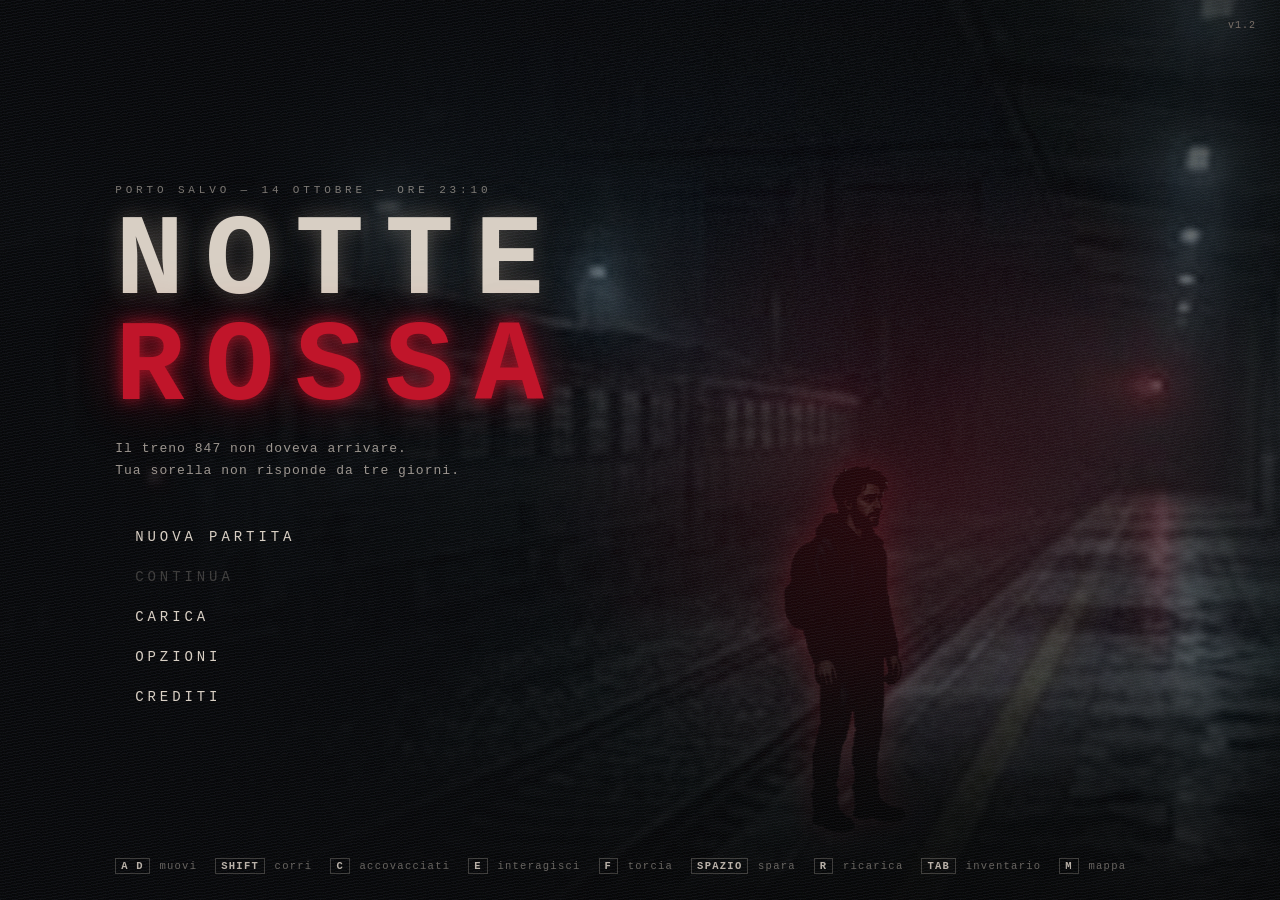
==== index.src.html @ 8defcaf0 "Nuovi fondali laterali: metro, sotterranei, laboratorio, porto e molo (v1.2) Co-Authored-By: Claude " ====
<!DOCTYPE html>
<html lang="it">
<head>
  <meta charset="UTF-8">
  <meta http-equiv="Cache-Control" content="no-cache, no-store, must-revalidate">
  <meta http-equiv="Pragma" content="no-cache">
  <meta name="viewport" content="width=device-width, initial-scale=1.0, maximum-scale=1.0, user-scalable=no, viewport-fit=cover">
  <title>NOTTE ROSSA</title>
  <meta name="theme-color" content="#060609">
  <meta name="apple-mobile-web-app-capable" content="yes">
  <meta name="mobile-web-app-capable" content="yes">
  <meta name="apple-mobile-web-app-status-bar-style" content="black-translucent">
  <link rel="icon" href="favicon.ico" sizes="any">
  <link rel="icon" type="image/png" sizes="32x32" href="assets/icons/favicon-32.png">
  <link rel="icon" type="image/png" sizes="16x16" href="assets/icons/favicon-16.png">
  <link rel="apple-touch-icon" href="assets/icons/apple-touch-icon.png">
  <link rel="manifest" href="manifest.webmanifest">
  <link rel="stylesheet" href="css/style.css">
  <link rel="stylesheet" href="css/ui.css">
  <link rel="stylesheet" href="css/menu.css">
</head>
<body>
  <div id="game-wrapper">

    <!-- SFONDO DEL MENU (resta dietro alle schermate di menu) -->
    <div id="main-menu-bg">
      <div class="mm-photo"></div>
      <img class="mm-figure" src="assets/sprites/cut/player_idle.png" alt="">
      <div class="mm-redlight"></div>
      <div class="mm-shade"></div>
      <div class="rain-overlay"></div>
      <div class="mm-grain"></div>
    </div>

    <!-- MENU PRINCIPALE -->
    <div id="main-menu" class="screen active">
      <div class="menu-content">
        <div class="mm-kicker">PORTO SALVO — 14 OTTOBRE — ORE 23:10</div>
        <div class="menu-title">
          <span class="title-notte">NOTTE</span>
          <span class="title-rossa">ROSSA</span>
        </div>
        <div class="menu-subtitle">Il treno 847 non doveva arrivare.<br>Tua sorella non risponde da tre giorni.</div>
        <nav class="menu-nav">
          <button class="menu-btn" id="btn-nuova">NUOVA PARTITA</button>
          <button class="menu-btn" id="btn-continua" disabled>CONTINUA</button>
          <button class="menu-btn" id="btn-carica">CARICA</button>
          <button class="menu-btn" id="btn-opzioni">OPZIONI</button>
          <button class="menu-btn" id="btn-crediti">CREDITI</button>
        </nav>
      </div>
      <div class="mm-controls">
        <span><b>A D</b> muovi</span>
        <span><b>SHIFT</b> corri</span>
        <span><b>C</b> accovacciati</span>
        <span><b>E</b> interagisci</span>
        <span><b>F</b> torcia</span>
        <span><b>SPAZIO</b> spara</span>
        <span><b>R</b> ricarica</span>
        <span><b>TAB</b> inventario</span>
        <span><b>M</b> mappa</span>
      </div>
      <div class="menu-version">v1.2</div>
    </div>

    <!-- SCHERMATA CARICA -->
    <div id="load-screen" class="screen">
      <div class="load-content">
        <h2 class="screen-title">CARICA PARTITA</h2>
        <div class="save-slots" id="load-slots"></div>
        <button class="menu-btn back-btn" id="btn-load-back">INDIETRO</button>
      </div>
    </div>

    <!-- SCHERMATA OPZIONI -->
    <div id="options-screen" class="screen">
      <div class="options-content">
        <h2 class="screen-title">OPZIONI</h2>
        <div class="option-row">
          <label>VOLUME MUSICA</label>
          <input type="range" id="opt-music" min="0" max="100" value="70">
          <span id="opt-music-val">70</span>
        </div>
        <div class="option-row">
          <label>VOLUME EFFETTI</label>
          <input type="range" id="opt-sfx" min="0" max="100" value="80">
          <span id="opt-sfx-val">80</span>
        </div>
        <div class="option-row">
          <label>VOLUME AMBIENTE</label>
          <input type="range" id="opt-amb" min="0" max="100" value="60">
          <span id="opt-amb-val">60</span>
        </div>
        <div class="option-row">
          <label>LUMINOSITÀ</label>
          <input type="range" id="opt-bright" min="70" max="200" value="125">
          <span id="opt-bright-val">125</span>
        </div>
        <div class="option-row">
          <label>DEBUG (F1)</label>
          <input type="checkbox" id="opt-debug">
        </div>
        <button class="menu-btn back-btn" id="btn-opts-back">INDIETRO</button>
      </div>
    </div>

    <!-- SCHERMATA CREDITI -->
    <div id="credits-screen" class="screen">
      <div class="credits-content">
        <h2 class="screen-title">CREDITI</h2>
        <p>NOTTE ROSSA</p>
        <p class="dim">Survival horror 2D — v1.2</p>
        <p>&nbsp;</p>
        <p>Un gioco di b3pz</p>
        <p class="dim">Storia, direzione artistica e illustrazioni</p>
        <button class="menu-btn back-btn" id="btn-cred-back">INDIETRO</button>
      </div>
    </div>

    <!-- CANVAS DI GIOCO -->
    <canvas id="game-canvas"></canvas>

    <!-- HUD -->
    <div id="hud" class="hidden">
      <div id="hud-room"></div>
      <div id="hud-objective"><span class="obj-label">OBIETTIVO</span><span id="hud-objective-text"></span></div>
      <div id="hud-ammo" class="hud-element hidden">
        <img id="hud-ammo-icon" alt="">
        <span id="hud-ammo-mag">0</span>
        <span class="hud-divider">/</span>
        <span id="hud-ammo-total">0</span>
      </div>
      <div id="hud-health" class="hud-element">
        <div id="hud-health-bar"><div id="hud-health-fill"></div></div>
        <span id="hud-health-status">FINE</span>
      </div>
      <div id="hud-flashlight" class="hud-element hidden">
        <span class="hud-label">TORCIA</span>
        <div id="hud-battery-bar"><div id="hud-battery-fill"></div></div>
        <span id="hud-battery-pct">100%</span>
      </div>
    </div>

    <!-- PROMPT INTERAZIONE -->
    <div id="interact-prompt" class="hidden">
      <span class="interact-key">[E]</span>
      <span id="interact-label">Esamina</span>
    </div>

    <!-- BOX DIALOGO -->
    <div id="dialogue-box" class="hidden">
      <div id="dialogue-speaker"></div>
      <div id="dialogue-text"></div>
      <div id="dialogue-continue">[SPAZIO] ▼</div>
    </div>

    <!-- INVENTARIO -->
    <div id="inventory-screen" class="screen-overlay hidden">
      <div class="inventory-panel">
        <button class="overlay-close" aria-label="Chiudi">✕ CHIUDI</button>
        <h3 class="inv-title">INVENTARIO</h3>
        <div id="inventory-grid"></div>
        <div id="item-detail">
          <div id="item-detail-name"></div>
          <div id="item-detail-desc"></div>
          <div id="item-detail-actions"></div>
        </div>
        <div class="inv-hint">[TAB], [ESC] o ✕ per chiudere</div>
      </div>
    </div>

    <!-- MAPPA -->
    <div id="map-screen" class="screen-overlay hidden">
      <div class="map-panel">
        <button class="overlay-close" aria-label="Chiudi">✕ CHIUDI</button>
        <h3 class="map-title">MAPPA</h3>
        <div class="map-body"><canvas id="map-canvas" width="1280" height="720"></canvas><div id="map-side"></div></div>
        <div class="inv-hint">[M], [ESC] o ✕ per chiudere</div>
      </div>
    </div>

    <!-- DOCUMENTO -->
    <div id="document-screen" class="screen-overlay hidden">
      <div class="document-panel">
        <button class="overlay-close" aria-label="Chiudi">✕ CHIUDI</button>
        <div id="doc-header">
          <span id="doc-title"></span>
          <span id="doc-date"></span>
        </div>
        <div id="doc-body"></div>
        <div class="inv-hint">[ESC] o [E] per chiudere</div>
      </div>
    </div>

    <!-- ELENCO DOCUMENTI -->
    <div id="docs-list-screen" class="screen-overlay hidden">
      <div class="inventory-panel">
        <button class="overlay-close" aria-label="Chiudi">✕ CHIUDI</button>
        <h3 class="inv-title">DOCUMENTI</h3>
        <div id="docs-list"></div>
        <div class="inv-hint">[ESC] per chiudere</div>
      </div>
    </div>

    <!-- PAUSA -->
    <div id="pause-screen" class="screen-overlay hidden">
      <div class="pause-panel">
        <h3 class="pause-title">— PAUSA —</h3>
        <div class="pause-version">versione 1.2</div>
        <button class="menu-btn" id="btn-resume">RIPRENDI</button>
        <button class="menu-btn" id="btn-pause-inv">INVENTARIO</button>
        <button class="menu-btn" id="btn-pause-map">MAPPA</button>
        <button class="menu-btn" id="btn-pause-docs">DOCUMENTI</button>
        <button class="menu-btn" id="btn-pause-opts">OPZIONI</button>
        <button class="menu-btn" id="btn-pause-menu">TORNA AL MENU</button>
      </div>
    </div>

    <!-- GAME OVER -->
    <div id="gameover-screen" class="screen-overlay hidden">
      <div class="gameover-panel">
        <div class="gameover-title">SEI MORTO</div>
        <button class="menu-btn" id="btn-go-load">RIPROVA DALL'ULTIMO SALVATAGGIO</button>
        <button class="menu-btn" id="btn-go-menu">TORNA AL MENU</button>
      </div>
    </div>

    <!-- RADIO DI EMERGENZA (SALVA) -->
    <div id="save-screen" class="screen-overlay hidden">
      <div class="save-panel">
        <img class="save-icon-img" src="assets/sprites/cut/icons/radio.png" alt="">
        <h3 class="save-title">RADIO DI EMERGENZA</h3>
        <div class="save-options">
          <button class="menu-btn" id="btn-save-slot0">SALVA — SLOT 1</button>
          <button class="menu-btn" id="btn-save-slot1">SALVA — SLOT 2</button>
          <button class="menu-btn" id="btn-save-slot2">SALVA — SLOT 3</button>
          <button class="menu-btn" id="btn-save-close">CHIUDI</button>
        </div>
      </div>
    </div>

    <!-- NOTIFICA -->
    <div id="notification" class="hidden"><span id="notification-text"></span></div>

    <!-- CARTELLO CAPITOLO -->
    <div id="chapter-card" class="hidden"><span id="chapter-text"></span></div>

    <!-- FADE -->
    <div id="fade-overlay"></div>

    <!-- TITOLO CINEMATICO -->
    <div id="cinematic-title" class="hidden">
      <span class="cin-notte">NOTTE</span>
      <span class="cin-rossa">ROSSA</span>
    </div>

    <!-- FINALE -->
    <div id="ending-screen" class="hidden">
      <div class="ending-panel">
        <div id="ending-title"></div>
        <div id="ending-text"></div>
        <div id="ending-stats"></div>
        <button class="menu-btn" id="btn-ending-menu">TORNA AL MENU</button>
      </div>
    </div>

    <!-- DEBUG -->
    <div id="debug-panel" class="hidden">
      <div id="dbg-fps">FPS: 0</div>
      <div id="dbg-pos">X: 0 Y: 0</div>
      <div id="dbg-room">Stanza: —</div>
      <div id="dbg-state">Stato: —</div>
      <div id="dbg-flags">Flag: —</div>
    </div>

  </div>

  <!-- Tutto il codice del gioco è qui sotto in un unico script (niente moduli:
       così funziona anche aprendo il file direttamente dal computer).
       È generato da tools/build.py a partire dai file in js/ -->
  <script>
/*__BUNDLE__*/
  </script>
</body>
</html>
---- css/style.css ----
/* =============================================
   NOTTE ROSSA — style.css
   Stili globali, canvas, schermate base
   ============================================= */

*, *::before, *::after {
  box-sizing: border-box;
  margin: 0;
  padding: 0;
}

:root {
  --red:        #c0152a;
  --red-dark:   #7a0010;
  --red-glow:   #ff1a35;
  --bg-dark:    #080a0e;
  --bg-mid:     #10151e;
  --text-main:  #d8cfc4;
  --text-dim:   #7a7068;
  --text-warn:  #e8a030;
  --text-danger:#c0152a;
  --ui-border:  rgba(200,180,160,0.15);
  --font-title: 'Courier New', Courier, monospace;
  --font-ui:    'Courier New', Courier, monospace;
}

html, body {
  width: 100%;
  height: 100%;
  overflow: hidden;
  background: #000;
  color: var(--text-main);
  font-family: var(--font-ui);
  font-size: 14px;
  letter-spacing: 0.05em;
}

/* ── WRAPPER ── */
#game-wrapper {
  position: relative;
  width: 100vw;
  height: 100vh;
  overflow: hidden;
  background: #000;
}

/* ── CANVAS ── */
#game-canvas {
  display: none;
  position: absolute;
  top: 50%;
  left: 50%;
  transform: translate(-50%, -50%);
  image-rendering: pixelated;
  image-rendering: crisp-edges;
}

/* ── SCHERMATE ── */
.screen {
  display: none;
  position: absolute;
  inset: 0;
  z-index: 10;
  background: var(--bg-dark);
}

.screen.active {
  display: flex;
  align-items: center;
  justify-content: center;
}

/* ── MENU PRINCIPALE ── */
#main-menu {
  flex-direction: column;
}

.menu-bg {
  position: absolute;
  inset: 0;
  background:
    radial-gradient(ellipse at 20% 80%, rgba(120, 0, 15, 0.3) 0%, transparent 60%),
    radial-gradient(ellipse at 80% 20%, rgba(80, 0, 10, 0.2) 0%, transparent 50%),
    linear-gradient(180deg, #040608 0%, #0c1018 50%, #060810 100%);
  z-index: 0;
}

.menu-vignette {
  position: absolute;
  inset: 0;
  background: radial-gradient(ellipse at center, transparent 40%, rgba(0,0,0,0.85) 100%);
  z-index: 1;
  pointer-events: none;
}

/* Pioggia menu */
.rain-overlay {
  position: absolute;
  inset: 0;
  z-index: 2;
  pointer-events: none;
  overflow: hidden;
}

.rain-overlay::before {
  content: '';
  position: absolute;
  inset: -100% 0 0 0;
  background-image:
    repeating-linear-gradient(
      170deg,
      transparent,
      transparent 2px,
      rgba(150, 160, 200, 0.06) 2px,
      rgba(150, 160, 200, 0.06) 3px
    );
  background-size: 40px 80px;
  animation: rain-fall 0.6s linear infinite;
}

@keyframes rain-fall {
  0%   { transform: translateY(0); }
  100% { transform: translateY(80px); }
}

.menu-content {
  position: relative;
  z-index: 5;
  display: flex;
  flex-direction: column;
  align-items: center;
  gap: 12px;
}

.menu-title {
  display: flex;
  flex-direction: column;
  align-items: center;
  margin-bottom: 8px;
  line-height: 1;
}

.title-notte {
  font-size: clamp(48px, 8vw, 96px);
  font-weight: 700;
  letter-spacing: 0.3em;
  color: var(--text-main);
  text-shadow:
    0 0 20px rgba(200, 180, 160, 0.3),
    0 0 60px rgba(200, 180, 160, 0.1);
}

.title-rossa {
  font-size: clamp(48px, 8vw, 96px);
  font-weight: 700;
  letter-spacing: 0.3em;
  color: var(--red);
  text-shadow:
    0 0 15px rgba(192, 21, 42, 0.8),
    0 0 40px rgba(192, 21, 42, 0.4),
    0 0 80px rgba(192, 21, 42, 0.2);
  animation: pulse-red 3s ease-in-out infinite;
}

@keyframes pulse-red {
  0%, 100% { text-shadow: 0 0 15px rgba(192,21,42,0.8), 0 0 40px rgba(192,21,42,0.4), 0 0 80px rgba(192,21,42,0.2); }
  50%       { text-shadow: 0 0 25px rgba(255,26,53,1.0), 0 0 60px rgba(192,21,42,0.6), 0 0 100px rgba(192,21,42,0.3); }
}

.menu-subtitle {
  font-size: 12px;
  color: var(--text-dim);
  letter-spacing: 0.15em;
  margin-bottom: 20px;
  text-align: center;
}

.menu-nav {
  display: flex;
  flex-direction: column;
  gap: 6px;
  align-items: center;
  min-width: 280px;
}

.menu-btn {
  width: 100%;
  padding: 10px 24px;
  background: transparent;
  border: 1px solid var(--ui-border);
  color: var(--text-main);
  font-family: var(--font-ui);
  font-size: 13px;
  letter-spacing: 0.2em;
  cursor: pointer;
  transition: all 0.2s ease;
  text-align: center;
}

.menu-btn:hover:not(:disabled) {
  background: rgba(192, 21, 42, 0.15);
  border-color: rgba(192, 21, 42, 0.6);
  color: #fff;
  text-shadow: 0 0 8px rgba(255, 50, 70, 0.6);
}

.menu-btn:disabled {
  opacity: 0.3;
  cursor: default;
}

.menu-btn.back-btn {
  margin-top: 20px;
  width: auto;
  min-width: 180px;
}

.menu-version {
  margin-top: 20px;
  font-size: 10px;
  color: var(--text-dim);
  letter-spacing: 0.1em;
}

/* ── SCHERMATE SECONDARIE (Carica, Opzioni, Crediti) ── */
.load-content,
.options-content,
.credits-content {
  display: flex;
  flex-direction: column;
  align-items: center;
  gap: 16px;
  padding: 40px;
}

.screen-title {
  font-size: 24px;
  letter-spacing: 0.3em;
  color: var(--red);
  margin-bottom: 20px;
}

.save-slots {
  display: flex;
  flex-direction: column;
  gap: 8px;
  min-width: 340px;
}

.save-slot {
  border: 1px solid var(--ui-border);
  padding: 12px 16px;
  cursor: pointer;
  transition: all 0.2s;
  display: flex;
  justify-content: space-between;
  align-items: center;
}

.save-slot:hover {
  border-color: rgba(192,21,42,0.5);
  background: rgba(192,21,42,0.1);
}

.save-slot.empty {
  opacity: 0.4;
  cursor: default;
}

.save-slot .slot-name { font-size: 13px; letter-spacing: 0.1em; }
.save-slot .slot-info { font-size: 11px; color: var(--text-dim); }

.option-row {
  display: flex;
  align-items: center;
  gap: 16px;
  width: 360px;
}

.option-row label {
  flex: 1;
  font-size: 12px;
  letter-spacing: 0.1em;
  color: var(--text-dim);
}

.option-row input[type="range"] {
  flex: 2;
  accent-color: var(--red);
}

.option-row input[type="checkbox"] {
  width: 18px; height: 18px;
  accent-color: var(--red);
}

.option-row span {
  width: 30px;
  text-align: right;
  font-size: 12px;
}

.credits-content p {
  color: var(--text-dim);
  font-size: 13px;
  letter-spacing: 0.1em;
  text-align: center;
}

/* ── FADE OVERLAY ── */
#fade-overlay {
  position: absolute;
  inset: 0;
  background: #000;
  opacity: 0;
  pointer-events: none;
  z-index: 100;
  transition: opacity 0.6s ease;
}

#fade-overlay.fade-in  { opacity: 1; pointer-events: all; }
#fade-overlay.fade-out { opacity: 0; }

/* ── TITOLO CINEMATICO ── */
#cinematic-title {
  position: absolute;
  inset: 0;
  display: flex;
  flex-direction: column;
  align-items: center;
  justify-content: center;
  z-index: 90;
  pointer-events: none;
  opacity: 0;
  transition: opacity 1s ease;
}

#cinematic-title.visible { opacity: 1; }

.cin-notte {
  font-size: clamp(60px, 10vw, 120px);
  font-weight: 700;
  letter-spacing: 0.35em;
  color: #fff;
  text-shadow: 0 0 30px rgba(255,255,255,0.4);
}

.cin-rossa {
  font-size: clamp(60px, 10vw, 120px);
  font-weight: 700;
  letter-spacing: 0.35em;
  color: var(--red);
  text-shadow:
    0 0 20px rgba(192,21,42,1),
    0 0 60px rgba(192,21,42,0.6),
    0 0 120px rgba(192,21,42,0.3);
}

/* ── DEBUG ── */
#debug-panel {
  position: absolute;
  top: 8px;
  left: 8px;
  z-index: 200;
  background: rgba(0,0,0,0.75);
  border: 1px solid rgba(0,255,0,0.3);
  padding: 8px 12px;
  font-size: 11px;
  color: #00ff88;
  line-height: 1.8;
  pointer-events: none;
  font-family: monospace;
}

/* ── NOTIFICA ── */
#notification {
  position: absolute;
  top: 60px;
  left: 50%;
  transform: translateX(-50%);
  background: rgba(0,0,0,0.85);
  border: 1px solid var(--ui-border);
  padding: 8px 20px;
  font-size: 12px;
  letter-spacing: 0.15em;
  color: var(--text-main);
  z-index: 150;
  text-align: center;
  pointer-events: none;
  opacity: 0;
  transition: opacity 0.3s;
}

#notification.show { opacity: 1; }

/* ── UTILITÀ ── */
.hidden { display: none !important; }

.screen-overlay {
  position: absolute;
  inset: 0;
  z-index: 80;
  background: rgba(0,0,0,0.92);
  display: flex;
  align-items: center;
  justify-content: center;
}
---- css/ui.css ----
/* =============================================
   NOTTE ROSSA — ui.css
   HUD, inventario, dialogo, mappa, salvataggio
   ============================================= */

/* ── HUD ── */
#hud {
  position: absolute;
  inset: 0;
  z-index: 50;
  pointer-events: none;
}

.hud-element {
  position: absolute;
}

/* Munizioni — basso destra */
#hud-ammo {
  bottom: 24px;
  right: 24px;
  font-size: 22px;
  letter-spacing: 0.05em;
  color: #fff;
  text-shadow: 0 0 8px rgba(255,255,255,0.4);
  font-weight: 700;
}

#hud-ammo .hud-divider {
  color: rgba(255,255,255,0.3);
  margin: 0 4px;
  font-size: 16px;
}

#hud-ammo span:last-child {
  font-size: 14px;
  color: rgba(255,255,255,0.5);
}

/* Salute — basso sinistra */
#hud-health {
  bottom: 24px;
  left: 24px;
  display: flex;
  flex-direction: column;
  gap: 4px;
}

#hud-health-bar {
  width: 120px;
  height: 4px;
  background: rgba(255,255,255,0.15);
  border-radius: 2px;
  overflow: hidden;
}

#hud-health-fill {
  height: 100%;
  width: 100%;
  background: #3ad66a;
  border-radius: 2px;
  transition: width 0.5s ease, background 0.5s ease;
}

#hud-health-fill.caution { background: var(--text-warn); }
#hud-health-fill.danger  { background: var(--red); animation: blink-health 0.8s infinite; }

@keyframes blink-health {
  0%, 100% { opacity: 1; }
  50%       { opacity: 0.3; }
}

#hud-health-status {
  font-size: 10px;
  letter-spacing: 0.2em;
  color: var(--text-dim);
}

/* Torcia — alto destra */
#hud-flashlight {
  top: 20px;
  right: 20px;
  display: flex;
  align-items: center;
  gap: 8px;
}

.hud-label {
  font-size: 10px;
  letter-spacing: 0.15em;
  color: var(--text-dim);
}

#hud-battery-bar {
  width: 60px;
  height: 4px;
  background: rgba(255,255,255,0.15);
  border-radius: 2px;
  overflow: hidden;
}

#hud-battery-fill {
  height: 100%;
  width: 100%;
  background: #f0d050;
  border-radius: 2px;
  transition: width 0.5s, background 0.5s;
}

#hud-battery-fill.low { background: var(--red); }

#hud-battery-pct {
  font-size: 11px;
  color: var(--text-dim);
  min-width: 36px;
}

/* ── PROMPT INTERAZIONE ── */
#interact-prompt {
  position: absolute;
  left: 50%;
  bottom: 100px;
  transform: translateX(-50%);
  z-index: 55;
  display: flex;
  align-items: center;
  gap: 8px;
  background: rgba(0,0,0,0.7);
  border: 1px solid var(--ui-border);
  padding: 6px 16px;
  pointer-events: none;
  animation: prompt-pulse 2s ease-in-out infinite;
}

@keyframes prompt-pulse {
  0%, 100% { opacity: 0.7; }
  50%       { opacity: 1; }
}

.interact-key {
  color: var(--red);
  font-weight: 700;
  font-size: 13px;
  letter-spacing: 0.1em;
}

#interact-label {
  font-size: 12px;
  letter-spacing: 0.1em;
  color: var(--text-main);
}

/* ── DIALOGO ── */
#dialogue-box {
  position: absolute;
  bottom: 0;
  left: 0;
  right: 0;
  z-index: 60;
  background: linear-gradient(0deg, rgba(0,0,0,0.97) 0%, rgba(0,0,0,0.85) 100%);
  border-top: 1px solid var(--ui-border);
  padding: 20px 60px 24px;
  min-height: 110px;
  pointer-events: all;
}

#dialogue-speaker {
  font-size: 11px;
  letter-spacing: 0.25em;
  color: var(--red);
  margin-bottom: 8px;
  text-transform: uppercase;
}

#dialogue-text {
  font-size: 15px;
  line-height: 1.7;
  color: var(--text-main);
  letter-spacing: 0.04em;
}

#dialogue-continue {
  position: absolute;
  bottom: 12px;
  right: 24px;
  color: var(--text-dim);
  font-size: 12px;
  animation: blink-arrow 1s step-end infinite;
}

@keyframes blink-arrow {
  0%, 100% { opacity: 1; }
  50%       { opacity: 0; }
}

/* ── INVENTARIO ── */
.inventory-panel {
  background: var(--bg-dark);
  border: 1px solid var(--ui-border);
  padding: 30px;
  min-width: 500px;
  max-width: 700px;
  width: 90vw;
}

.inv-title {
  font-size: 14px;
  letter-spacing: 0.3em;
  color: var(--red);
  margin-bottom: 20px;
  text-align: center;
}

#inventory-grid {
  display: grid;
  grid-template-columns: repeat(4, 80px);
  grid-template-rows: repeat(2, 80px);
  gap: 6px;
  margin-bottom: 20px;
  justify-content: center;
}

.inv-slot {
  width: 80px;
  height: 80px;
  border: 1px solid var(--ui-border);
  background: rgba(255,255,255,0.03);
  display: flex;
  flex-direction: column;
  align-items: center;
  justify-content: center;
  cursor: pointer;
  transition: all 0.15s;
  position: relative;
  gap: 4px;
}

.inv-slot:hover,
.inv-slot.selected {
  border-color: rgba(192,21,42,0.6);
  background: rgba(192,21,42,0.1);
}

.inv-slot.empty {
  cursor: default;
  opacity: 0.3;
}

.inv-slot .slot-icon {
  width: 40px;
  height: 40px;
  display: flex;
  align-items: center;
  justify-content: center;
  font-size: 24px;
}

.inv-slot .slot-name {
  font-size: 9px;
  letter-spacing: 0.1em;
  color: var(--text-dim);
  text-align: center;
  line-height: 1.2;
}

.inv-slot .slot-qty {
  position: absolute;
  bottom: 4px;
  right: 6px;
  font-size: 11px;
  color: var(--text-main);
}

#item-detail {
  border-top: 1px solid var(--ui-border);
  padding-top: 16px;
  min-height: 80px;
}

#item-detail-name {
  font-size: 13px;
  letter-spacing: 0.2em;
  color: var(--text-main);
  margin-bottom: 6px;
}

#item-detail-desc {
  font-size: 12px;
  color: var(--text-dim);
  line-height: 1.6;
  margin-bottom: 12px;
}

#item-detail-actions {
  display: flex;
  gap: 8px;
}

.item-action-btn {
  padding: 5px 14px;
  background: transparent;
  border: 1px solid var(--ui-border);
  color: var(--text-main);
  font-family: var(--font-ui);
  font-size: 11px;
  letter-spacing: 0.15em;
  cursor: pointer;
  transition: all 0.15s;
}

.item-action-btn:hover {
  border-color: rgba(192,21,42,0.6);
  background: rgba(192,21,42,0.1);
}

.inv-hint {
  text-align: center;
  font-size: 10px;
  color: var(--text-dim);
  letter-spacing: 0.15em;
  margin-top: 16px;
}

/* ── MAPPA ── */
.map-panel {
  background: var(--bg-dark);
  border: 1px solid var(--ui-border);
  padding: 30px;
  display: flex;
  flex-direction: column;
  align-items: center;
  gap: 16px;
}

.map-title {
  font-size: 14px;
  letter-spacing: 0.3em;
  color: var(--red);
}

#map-canvas {
  border: 1px solid var(--ui-border);
  background: #050709;
  max-width: 90vw;
  max-height: 60vh;
}

/* ── DOCUMENTO ── */
.document-panel {
  background: #0e0c0a;
  border: 1px solid rgba(200,180,140,0.2);
  padding: 40px 50px;
  max-width: 600px;
  width: 90vw;
  max-height: 80vh;
  overflow-y: auto;
  position: relative;
}

#doc-header {
  display: flex;
  justify-content: space-between;
  align-items: baseline;
  margin-bottom: 24px;
  padding-bottom: 12px;
  border-bottom: 1px solid rgba(200,180,140,0.15);
}

#doc-title {
  font-size: 14px;
  letter-spacing: 0.2em;
  color: rgba(220,200,160,0.9);
  text-transform: uppercase;
}

#doc-date {
  font-size: 11px;
  color: var(--text-dim);
}

#doc-body {
  font-size: 13px;
  line-height: 1.9;
  color: rgba(200,185,155,0.85);
  white-space: pre-wrap;
  font-family: 'Courier New', monospace;
}

/* ── PAUSA ── */
.pause-panel {
  background: var(--bg-dark);
  border: 1px solid var(--ui-border);
  padding: 40px 60px;
  display: flex;
  flex-direction: column;
  align-items: center;
  gap: 8px;
  min-width: 280px;
}

.pause-title {
  font-size: 14px;
  letter-spacing: 0.35em;
  color: var(--text-dim);
  margin-bottom: 16px;
}

/* ── GAME OVER ── */
.gameover-panel {
  display: flex;
  flex-direction: column;
  align-items: center;
  gap: 20px;
}

.gameover-title {
  font-size: clamp(36px, 6vw, 72px);
  letter-spacing: 0.3em;
  color: var(--red);
  text-shadow:
    0 0 20px rgba(192,21,42,0.8),
    0 0 50px rgba(192,21,42,0.4);
  animation: gameover-pulse 2s ease-in-out infinite;
  margin-bottom: 20px;
}

@keyframes gameover-pulse {
  0%, 100% { opacity: 1; }
  50%       { opacity: 0.6; }
}

/* ── RADIO / SAVE ── */
.save-panel {
  background: var(--bg-dark);
  border: 1px solid var(--ui-border);
  padding: 40px 60px;
  display: flex;
  flex-direction: column;
  align-items: center;
  gap: 12px;
  min-width: 300px;
}

.save-icon {
  font-size: 32px;
  margin-bottom: 4px;
  filter: grayscale(0.5);
}

.save-title {
  font-size: 13px;
  letter-spacing: 0.3em;
  color: var(--text-dim);
  margin-bottom: 12px;
}

.save-options {
  display: flex;
  flex-direction: column;
  gap: 8px;
  width: 100%;
}

/* ── SLOT SALVATAGGIO ── */
.save-slot-panel {
  width: 100%;
  border: 1px solid var(--ui-border);
  padding: 12px 16px;
  cursor: pointer;
  transition: all 0.15s;
  display: flex;
  flex-direction: column;
  gap: 4px;
}

.save-slot-panel:hover {
  border-color: rgba(192,21,42,0.5);
  background: rgba(192,21,42,0.08);
}

.save-slot-panel .slot-title {
  font-size: 12px;
  letter-spacing: 0.15em;
  color: var(--text-main);
}

.save-slot-panel .slot-meta {
  font-size: 10px;
  color: var(--text-dim);
}

/* ══════════ COMANDI TOUCH ══════════ */
#touch-controls {
  position: fixed; inset: 0; z-index: 900;
  pointer-events: none;
  font-family: var(--font-ui);
  user-select: none; -webkit-user-select: none;
  -webkit-touch-callout: none;
}
#touch-controls.hidden { display: none; }
#touch-controls .tc-left, #touch-controls .tc-right, #touch-controls .tc-top {
  position: absolute; display: flex; flex-direction: column; gap: 10px;
}
#touch-controls .tc-left  { left:  max(14px, env(safe-area-inset-left));  bottom: max(14px, env(safe-area-inset-bottom)); }
#touch-controls .tc-right { right: max(14px, env(safe-area-inset-right)); bottom: max(14px, env(safe-area-inset-bottom)); align-items: flex-end; }
#touch-controls .tc-top   { right: max(14px, env(safe-area-inset-right)); top: max(10px, env(safe-area-inset-top)); flex-direction: row; }
#touch-controls .tc-row   { display: flex; gap: 10px; align-items: flex-end; }
.tc-btn {
  pointer-events: auto;
  touch-action: none;
  background: rgba(12, 12, 16, 0.55);
  border: 2px solid rgba(220, 205, 180, 0.45);
  color: #eee4d0;
  border-radius: 50%;
  font-family: inherit; font-weight: 700;
  -webkit-tap-highlight-color: transparent;
}
.tc-btn.on { background: rgba(192, 21, 42, 0.6); border-color: #ff5a5a; }
.tc-big   { width: 74px; height: 74px; font-size: 22px; }
.tc-small { height: 40px; padding: 0 12px; border-radius: 20px; font-size: 11px; letter-spacing: 1px; }
.tc-shoot { width: 88px; height: 88px; font-size: 15px; border-color: rgba(230, 70, 60, 0.8); }
.tc-use   { font-size: 26px; }
#tc-aim   { width: 60px; height: 60px; font-size: 12px; }
#touch-controls:not(.armed) .tc-gun { display: none; }
/* con inventario/mappa/pausa aperti resta solo il tasto per chiudere */
#touch-controls.overlay .tc-left, #touch-controls.overlay .tc-right,
#touch-controls.overlay #tc-inv, #touch-controls.overlay #tc-map { display: none; }
/* l'etichetta dell'oggetto vicino è disegnata sopra l'oggetto stesso */
#interact-prompt { display: none !important; }

#rotate-hint { display: none; }
@media (orientation: portrait) {
  body.touch #rotate-hint {
    display: flex; position: fixed; inset: 0; z-index: 2000;
    align-items: center; justify-content: center; text-align: center; padding: 30px;
    background: #080a0e; color: #d8cfc4; font-family: var(--font-ui); font-size: 18px; letter-spacing: 2px;
  }
}
/* su telefono l'HUD va in alto, i pulsanti occupano gli angoli in basso */
body.touch #hud-health { top: 16px; bottom: auto; left: 20px; }
body.touch #hud-flashlight { top: 50px; bottom: auto; left: 20px; right: auto; }
body.touch #hud-ammo { top: 64px; bottom: auto; right: 24px; }
---- css/menu.css ----
/* =============================================
   NOTTE ROSSA — menu.css
   Pagina iniziale + elementi aggiunti nella v0.2
   ============================================= */

/* Le schermate di menu diventano trasparenti: sotto c'è il fondale */
#load-screen, #options-screen, #credits-screen { background: rgba(4, 5, 8, 0.72); }
#main-menu { background: transparent; }

#game-canvas {
  image-rendering: auto;          /* illustrazioni dipinte: niente pixel */
}

/* ── FONDALE ── */
#main-menu-bg {
  position: absolute;
  inset: 0;
  z-index: 5;
  overflow: hidden;
  background: #030406;
}
#main-menu-bg.hidden { display: none; }

.mm-photo {
  position: absolute;
  inset: -4%;
  background: url('../assets/backgrounds/provvisori/menu_bg.png') center 60% / cover no-repeat;
  filter: saturate(0.8) brightness(0.8);
  animation: mm-drift 40s ease-in-out infinite alternate;
}
@keyframes mm-drift {
  from { transform: scale(1.02) translate(0, 0); }
  to   { transform: scale(1.10) translate(-2%, -1%); }
}

/* il protagonista sulla banchina, in controluce */
.mm-figure {
  position: absolute;
  right: 17%;
  bottom: 7%;
  height: 42vh;
  filter: brightness(0.32) contrast(1.2) drop-shadow(0 0 18px rgba(160, 20, 30, 0.35));
  opacity: 0.95;
  animation: mm-breathe 5s ease-in-out infinite;
}
@keyframes mm-breathe {
  0%, 100% { transform: translateY(0); }
  50%      { transform: translateY(-0.4%); }
}

.mm-redlight {
  position: absolute;
  inset: 0;
  background: radial-gradient(ellipse 45% 55% at 72% 55%, rgba(200, 10, 30, 0.22), transparent 70%);
  mix-blend-mode: screen;
  animation: mm-alarm 4.5s ease-in-out infinite;
}
@keyframes mm-alarm {
  0%, 100% { opacity: 0.25; }
  45%      { opacity: 1; }
  50%      { opacity: 0.35; }
  55%      { opacity: 0.9; }
}

.mm-shade {
  position: absolute;
  inset: 0;
  background:
    linear-gradient(90deg, rgba(2, 3, 5, 0.94) 0%, rgba(2, 3, 5, 0.78) 30%, rgba(2, 3, 5, 0.15) 62%, rgba(2, 3, 5, 0.35) 100%),
    linear-gradient(0deg, rgba(0, 0, 0, 0.85) 0%, transparent 28%),
    radial-gradient(ellipse at center, transparent 50%, rgba(0, 0, 0, 0.7) 100%);
}

.mm-grain {
  position: absolute;
  inset: -50%;
  opacity: 0.07;
  pointer-events: none;
  background-image: url("data:image/svg+xml;utf8,<svg xmlns='http://www.w3.org/2000/svg' width='160' height='160'><filter id='n'><feTurbulence type='fractalNoise' baseFrequency='0.9' numOctaves='2' stitchTiles='stitch'/></filter><rect width='100%' height='100%' filter='url(%23n)'/></svg>");
  animation: mm-grain 0.8s steps(4) infinite;
}
@keyframes mm-grain {
  0%   { transform: translate(0, 0); }
  25%  { transform: translate(-3%, 2%); }
  50%  { transform: translate(2%, -3%); }
  75%  { transform: translate(-2%, -1%); }
  100% { transform: translate(1%, 3%); }
}

#main-menu-bg .rain-overlay { z-index: 1; }

/* ── CONTENUTO MENU ── */
#main-menu.screen.active {
  flex-direction: row;
  align-items: center;
  justify-content: flex-start;
}
#main-menu .menu-content {
  align-items: flex-start;
  margin-left: clamp(24px, 9vw, 160px);
  gap: 10px;
  max-width: 520px;
}
.mm-kicker {
  font-size: 11px;
  letter-spacing: 0.35em;
  color: rgba(216, 207, 196, 0.55);
  animation: mm-fade 2.4s ease both;
}
#main-menu .menu-title {
  align-items: flex-start;
  margin: 4px 0 6px;
  animation: mm-fade 2.4s 0.3s ease both;
}
#main-menu .title-notte,
#main-menu .title-rossa {
  font-size: clamp(56px, 9vw, 124px);
  letter-spacing: 0.18em;
  line-height: 0.92;
}
#main-menu .menu-subtitle {
  text-align: left;
  font-size: 13px;
  line-height: 1.7;
  letter-spacing: 0.08em;
  color: rgba(216, 207, 196, 0.7);
  margin-bottom: 26px;
  animation: mm-fade 2.4s 0.7s ease both;
}
@keyframes mm-fade {
  from { opacity: 0; transform: translateY(8px); }
  to   { opacity: 1; transform: none; }
}

#main-menu .menu-nav {
  align-items: stretch;
  min-width: 300px;
  gap: 2px;
  animation: mm-fade 2s 1.1s ease both;
}
#main-menu .menu-btn {
  position: relative;
  text-align: left;
  border: none;
  border-left: 2px solid transparent;
  padding: 11px 18px;
  font-size: 14px;
  letter-spacing: 0.28em;
  background: transparent;
}
#main-menu .menu-btn:hover:not(:disabled),
#main-menu .menu-btn:focus-visible {
  outline: none;
  border-left-color: var(--red);
  background: linear-gradient(90deg, rgba(192, 21, 42, 0.28), transparent);
  padding-left: 26px;
}
#main-menu .menu-btn:disabled { opacity: 0.25; }

.mm-controls {
  position: absolute;
  left: clamp(24px, 9vw, 160px);
  right: 24px;
  bottom: 28px;
  display: flex;
  flex-wrap: wrap;
  gap: 6px 18px;
  font-size: 10.5px;
  letter-spacing: 0.12em;
  color: rgba(216, 207, 196, 0.45);
  z-index: 6;
}
.mm-controls b {
  color: rgba(216, 207, 196, 0.85);
  font-weight: 600;
  border: 1px solid rgba(216, 207, 196, 0.25);
  padding: 1px 5px;
  margin-right: 2px;
}
#main-menu .menu-version {
  position: absolute;
  right: 24px;
  top: 20px;
  margin: 0;
  z-index: 6;
}
.credits-content .dim { color: var(--text-dim); font-size: 12px; }

@media (max-width: 720px) {
  .mm-figure { right: 4%; height: 30vh; opacity: 0.6; }
  .mm-controls { display: none; }
}

/* ── HUD: nome stanza ── */
#hud-room {
  position: absolute;
  top: 18px;
  left: 50%;
  transform: translateX(-50%);
  font-size: 11px;
  letter-spacing: 0.3em;
  color: rgba(216, 207, 196, 0.55);
  text-transform: uppercase;
  pointer-events: none;
}
#hud-ammo-icon { width: 26px; height: 26px; vertical-align: middle; margin-right: 6px; }

/* ── INVENTARIO con icone ── */
#inventory-grid {
  grid-template-columns: repeat(5, 84px) !important;
  grid-template-rows: none !important;
  grid-auto-rows: 84px;
}
.inv-slot { width: 84px !important; height: 84px !important; }
.inv-slot .slot-icon { width: 52px !important; height: 52px !important; }
.inv-slot .slot-icon img { width: 50px; height: 50px; object-fit: contain; display: block; margin: 0 auto; }

/* ── ELENCO DOCUMENTI ── */
#docs-list { display: flex; flex-direction: column; gap: 4px; min-width: 460px; max-height: 60vh; overflow-y: auto; }
.doc-row {
  display: flex; justify-content: space-between; gap: 16px;
  padding: 9px 12px; cursor: pointer;
  border: 1px solid var(--ui-border);
}
.doc-row:hover { border-color: rgba(192, 21, 42, 0.6); background: rgba(192, 21, 42, 0.12); }
.doc-row .d { color: var(--text-dim); font-size: 11px; }
.docs-empty { color: var(--text-dim); padding: 20px; }

/* ── RADIO ── */
.save-icon-img { width: 72px; height: 72px; object-fit: contain; }

/* ── CARTELLO CAPITOLO ── */
#chapter-card {
  position: absolute; inset: 0; z-index: 60;
  display: flex; align-items: center; justify-content: center;
  pointer-events: none;
  opacity: 0; transition: opacity 0.8s ease;
}
#chapter-card.show { opacity: 1; }
#chapter-card.hidden { display: none; }
#chapter-text {
  font-size: clamp(18px, 2.4vw, 30px);
  letter-spacing: 0.45em;
  color: var(--text-main);
  padding: 18px 40px;
  border-top: 1px solid rgba(192, 21, 42, 0.7);
  border-bottom: 1px solid rgba(192, 21, 42, 0.7);
  background: linear-gradient(90deg, transparent, rgba(0, 0, 0, 0.75), transparent);
  text-shadow: 0 0 20px rgba(192, 21, 42, 0.5);
}

/* ── FINALE ── */
#ending-screen {
  position: absolute; inset: 0; z-index: 120;
  display: flex; align-items: center; justify-content: center;
  background: #000;
  animation: mm-fade 2.5s ease both;
}
#ending-screen.hidden { display: none; }
.ending-panel {
  max-width: 720px; padding: 40px;
  display: flex; flex-direction: column; gap: 22px; align-items: center; text-align: center;
}
#ending-title {
  font-size: clamp(26px, 3.6vw, 44px);
  letter-spacing: 0.35em;
  color: var(--red);
  text-shadow: 0 0 24px rgba(192, 21, 42, 0.6);
}
#ending-text { white-space: pre-line; line-height: 1.9; font-size: 14px; color: var(--text-main); }
#ending-stats { color: var(--text-dim); font-size: 12px; letter-spacing: 0.15em; }
#btn-ending-menu { width: auto; min-width: 240px; }

/* ── OBIETTIVO ── */
#hud-objective {
  position: absolute; top: 16px; left: 20px;
  max-width: 420px;
  display: flex; flex-direction: column; gap: 3px;
  padding: 8px 12px;
  border-left: 2px solid var(--red);
  background: linear-gradient(90deg, rgba(0,0,0,0.65), transparent);
  pointer-events: none;
}
#hud-objective .obj-label { font-size: 9px; letter-spacing: 0.35em; color: var(--red); }
#hud-objective-text { font-size: 12.5px; letter-spacing: 0.06em; color: #e8dfd2; line-height: 1.4; }
#hud-objective.flash { animation: obj-flash 1.4s ease; }
@keyframes obj-flash {
  0% { background: linear-gradient(90deg, rgba(192,21,42,0.55), transparent); }
  100% { background: linear-gradient(90deg, rgba(0,0,0,0.65), transparent); }
}
/* il prompt [E] ora è disegnato sopra l'oggetto, nella scena */
#interact-prompt { display: none !important; }

/* ── COMANDI TOUCH (solo schermi touch, solo durante la partita) ── */
#tc-top, #tc-action, #tc-ring, #tc-hint { display: none; }
body.touch.tc-playing #tc-top { display: flex; }
body.touch.tc-playing #tc-ring.on { display: block; }
body.touch.tc-playing #tc-hint:not(.gone) { display: block; }
body.touch.tc-playing #tc-action.show { display: flex; }
body.touch #game-canvas { touch-action: none; }
body.touch, body.touch * { -webkit-user-select: none; user-select: none; -webkit-touch-callout: none; -webkit-tap-highlight-color: transparent; }

#tc-top {
  position: absolute; z-index: 95; top: max(10px, env(safe-area-inset-top)); right: max(12px, env(safe-area-inset-right));
  gap: 8px;
}
#tc-top button {
  width: 40px; height: 40px; border-radius: 50%;
  display: flex; align-items: center; justify-content: center;
  background: rgba(8, 8, 11, 0.45); color: rgba(235, 226, 214, 0.85);
  border: 1px solid rgba(235, 226, 214, 0.2); touch-action: none;
}
#tc-action {
  position: absolute; z-index: 95;
  right: max(22px, env(safe-area-inset-right)); bottom: 26px;
  width: 72px; height: 72px; border-radius: 50%;
  align-items: center; justify-content: center;
  background: rgba(8, 8, 11, 0.5); color: #f4ebdf;
  border: 2px solid rgba(192, 21, 42, 0.85); touch-action: none;
  animation: tc-pop 0.18s ease-out;
}
#tc-action.aim { color: #ff5a68; border-color: #ff5a68; }
#tc-action:active { background: rgba(192, 21, 42, 0.55); }
@keyframes tc-pop { from { transform: scale(0.6); opacity: 0; } to { transform: scale(1); opacity: 1; } }

#tc-ring {
  position: fixed; z-index: 94; width: 120px; height: 120px; margin: -60px 0 0 -60px;
  border-radius: 50%; border: 1.5px solid rgba(235, 226, 214, 0.25);
  background: radial-gradient(circle, rgba(255,255,255,0.05), transparent 70%);
  pointer-events: none;
}
#tc-knob {
  position: absolute; left: 50%; top: 50%; width: 44px; height: 44px; margin: -22px 0 0 -22px;
  border-radius: 50%; background: rgba(235, 226, 214, 0.35); border: 1px solid rgba(255,255,255,0.4);
}
#tc-hint {
  position: absolute; z-index: 93; left: 50%; bottom: 14px; transform: translateX(-50%);
  max-width: 70vw; text-align: center;
  font: 11px "Courier New", monospace; letter-spacing: 0.05em; line-height: 1.5;
  color: rgba(235, 226, 214, 0.75); background: rgba(0,0,0,0.55); padding: 6px 12px;
  pointer-events: none;
}
body.touch #hud-flashlight { pointer-events: auto; cursor: pointer; }
body.touch #hud-objective { max-width: 52vw; }
body.touch #hud-room { display: none; }

/* invito a ruotare il telefono */
#rotate-hint { display: none; }
@media (orientation: portrait) {
  body.touch #rotate-hint {
    display: flex; position: absolute; inset: 0; z-index: 300;
    flex-direction: column; align-items: center; justify-content: center; gap: 14px;
    background: #050507; color: #d8cfc4; font: 14px "Courier New", monospace; letter-spacing: 0.15em;
  }
  body.touch #rotate-hint div:first-child { font-size: 54px; color: #c0152a; animation: rot 2s ease-in-out infinite; }
}
@keyframes rot { 0%, 30% { transform: rotate(0); } 60%, 100% { transform: rotate(90deg); } }

/* telefono in orizzontale: menu più compatto */
@media (max-height: 500px) {
  #main-menu .title-notte, #main-menu .title-rossa { font-size: 48px; }
  #main-menu .menu-subtitle { margin-bottom: 10px; font-size: 11px; }
  #main-menu .menu-btn { padding: 7px 14px; font-size: 12px; }
  .mm-kicker { font-size: 9px; }
  #dialogue-box { font-size: 13px; }
}
body.touch .mm-controls { display: none; }
@media (max-height: 560px) { .mm-controls { display: none; } }



body.tc-dialog #tc-hint, body.tc-dialog #tc-action { display: none !important; }

/* ── chiudi menu ── */
.inventory-panel, .map-panel, .document-panel { position: relative; }
.overlay-close {
  position: absolute; top: 10px; right: 10px; z-index: 2;
  padding: 7px 12px; min-height: 36px;
  background: rgba(192, 21, 42, 0.18); color: #f1e8dc;
  border: 1px solid rgba(192, 21, 42, 0.7);
  font: 600 12px "Courier New", monospace; letter-spacing: 0.15em; cursor: pointer;
}
.overlay-close:hover, .overlay-close:active { background: rgba(192, 21, 42, 0.5); }
body.touch .overlay-close { padding: 10px 16px; font-size: 13px; }
/* sul telefono i pannelli stanno nello schermo e scorrono */
@media (max-height: 500px) {
  .inventory-panel, .map-panel, .document-panel { max-height: 92vh; overflow-y: auto; padding: 16px 18px !important; }
  #inventory-grid { grid-template-columns: repeat(5, 62px) !important; grid-auto-rows: 62px !important; }
  .inv-slot { width: 62px !important; height: 62px !important; }
  .inv-slot .slot-icon, .inv-slot .slot-icon img { width: 38px !important; height: 38px !important; }
  .inv-slot .slot-name { font-size: 8px; }
  #map-canvas { max-height: 70vh; }
}

.pause-version { text-align:center; font-size:10px; letter-spacing:.2em; color:var(--text-dim); margin:-6px 0 10px; }

/* ════════ TELEFONO: TUTTO PIÙ GRANDE ════════ */
body.touch #dialogue-box { padding: 12px 28px 14px; min-height: 0; max-height: 40vh; overflow-y: auto; }
body.touch #dialogue-speaker { font-size: 14px !important; margin-bottom: 4px !important; }
body.touch #dialogue-text { font-size: 19px !important; line-height: 1.45 !important; letter-spacing: 0.02em; }
body.touch #dialogue-continue { font-size: 13px; }
body.touch #hud-objective { padding: 7px 12px; max-width: 58vw; }
body.touch #hud-objective .obj-label { font-size: 11px; }
body.touch #hud-objective-text { font-size: 16px; line-height: 1.35; }
body.touch #notification { font-size: 17px !important; padding: 12px 22px !important; }
body.touch #notification-text { font-size: 17px !important; }
body.touch #hud-health-status, body.touch #hud-battery-pct, body.touch .hud-label { font-size: 13px !important; }
body.touch #hud-health-bar, body.touch #hud-battery-bar { height: 8px !important; width: 150px !important; }
body.touch #hud-ammo { font-size: 30px !important; }
body.touch #hud-ammo-icon { width: 36px; height: 36px; }
body.touch #hud-flashlight { padding: 8px 12px; border: 1px solid rgba(235,226,214,.3); background: rgba(0,0,0,.4); border-radius: 8px; }

/* tasti */
body.touch #tc-top button { width: 60px !important; height: 60px !important; }
body.touch #tc-top svg { width: 30px; height: 30px; }
body.touch #tc-action { width: 104px !important; height: 104px !important; bottom: 22px; border-width: 3px; }
body.touch #tc-action svg { width: 46px; height: 46px; }
body.touch #tc-ring { width: 160px; height: 160px; margin: -80px 0 0 -80px; }
body.touch #tc-knob { width: 62px; height: 62px; margin: -31px 0 0 -31px; }
body.touch #tc-hint { font-size: 15px; max-width: 76vw; padding: 9px 16px; }

/* menu */
body.touch .menu-btn { font-size: 16px !important; padding: 13px 20px !important; }
body.touch .item-action-btn { font-size: 15px; padding: 12px 18px; min-height: 46px; }
body.touch #item-detail-name { font-size: 17px; }
body.touch #item-detail-desc { font-size: 15px; line-height: 1.5; }
body.touch #doc-body { font-size: 17px !important; line-height: 1.6 !important; }
body.touch #doc-title { font-size: 18px !important; }
body.touch .doc-row { font-size: 16px; padding: 14px; }
body.touch .inv-title, body.touch .map-title, body.touch .pause-title { font-size: 17px !important; }
body.touch .inv-hint { display: none; }
body.touch .inv-slot .slot-name { font-size: 10px !important; }
body.touch .inv-slot .slot-qty { font-size: 14px !important; }
body.touch .overlay-close { font-size: 15px !important; padding: 12px 18px !important; min-height: 48px; }
body.touch #main-menu .title-notte, body.touch #main-menu .title-rossa { font-size: 64px; }
body.touch #main-menu .menu-btn { font-size: 18px !important; padding: 12px 18px !important; }
body.touch #main-menu .menu-subtitle { font-size: 14px; }

/* ── MAPPA ── */
#map-screen .map-panel { width: min(96vw, 1500px); max-height: 94vh; padding: 18px 20px; background: #0b0a09; }
.map-body { display: flex; gap: 18px; align-items: stretch; width: 100%; }
#map-canvas { flex: 1 1 auto; width: 0; min-width: 0; height: auto; max-height: 80vh; aspect-ratio: 16 / 9; object-fit: contain;
  border: none !important; background: none !important; box-shadow: 0 10px 40px rgba(0,0,0,.7); transform: rotate(-0.4deg); }
#map-side { flex: 0 0 250px; color: #e6dccb; font-family: "Courier New", monospace; overflow-y: auto; }
#map-side .ms-label { font-size: 11px; letter-spacing: .3em; color: #c0152a; }
#map-side .ms-place { font: bold 20px Georgia, serif; margin: 4px 0 10px; }
#map-side ul { list-style: none; padding: 0; margin: 0; }
#map-side li { font-size: 14px; padding: 5px 0; border-bottom: 1px solid rgba(255,255,255,.08); }
#map-side li span { display: inline-block; width: 20px; color: #c0152a; }
#map-side li.unknown { color: #6f675c; }
#map-side li.here { color: #fff; font-weight: bold; }
#map-side .ms-obj { font-size: 14px; line-height: 1.45; margin-top: 4px; }
#map-side .ms-legend { margin-top: 16px; font-size: 11px; color: #8d8578; line-height: 1.6; }
body.touch #map-screen .map-panel { padding: 8px 10px; }
body.touch #map-side { flex-basis: 30vw; }
body.touch #map-side .ms-place { font-size: 20px; }
body.touch #map-side li, body.touch #map-side .ms-obj { font-size: 15px; }
body.touch #map-screen .map-title { display: none; }

#options-screen.in-game { z-index: 150; background: rgba(4,5,8,0.9); }
input[type=range] { accent-color: #c0152a; }

/* ── DIALOGHI AL CENTRO, come sottotitoli ── */
#dialogue-box {
  left: 50% !important; right: auto !important; bottom: 28px !important;
  transform: translateX(-50%);
  width: min(880px, 86vw);
  border: 1px solid rgba(192,21,42,0.55) !important;
  border-top: 2px solid rgba(192,21,42,0.85) !important;
  background: rgba(6,6,9,0.9) !important;
  box-shadow: 0 12px 40px rgba(0,0,0,0.7);
  padding: 16px 28px 18px !important;
  text-align: center;
}
#dialogue-speaker { text-align: center; }
#dialogue-text { font-size: 18px !important; line-height: 1.55 !important; }
#dialogue-continue { position: static !important; display: block; text-align: center; margin-top: 6px; }
body.touch #dialogue-box { bottom: 14px !important; width: min(900px, 78vw); max-height: 46vh; }
body.touch #dialogue-text { font-size: 20px !important; }
body.touch #dialogue-box { width: min(760px, 70vw); padding: 10px 22px 12px !important; }
body.touch #dialogue-text { font-size: 18px !important; }
body.touch #dialogue-continue { font-size: 0 !important; }
body.touch #dialogue-continue::after { content: 'tocca per continuare ▼'; font-size: 12px; letter-spacing: .1em; }
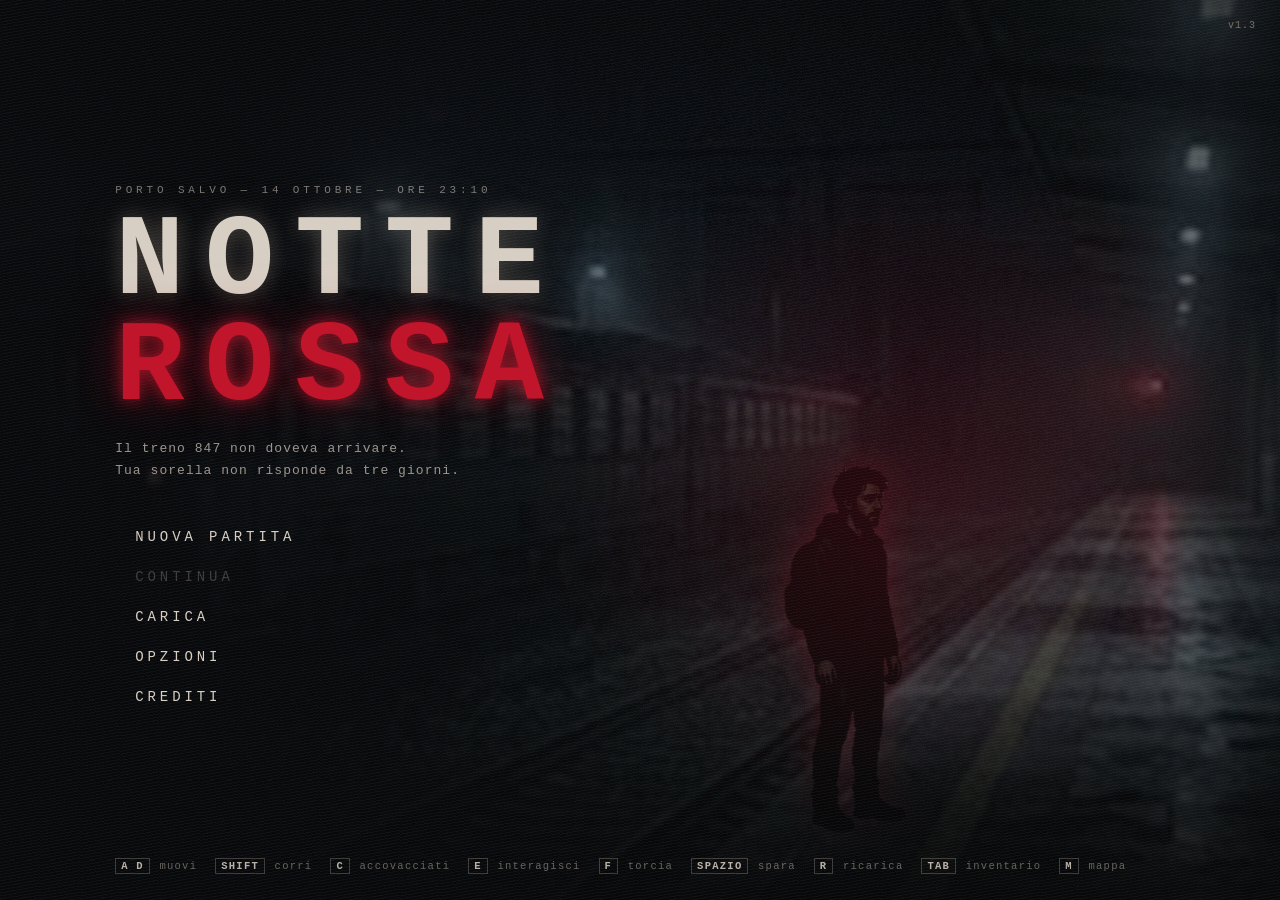
==== commit c637e6ca: "Protagonista: nuova camminata (8 pose) e corsa (6 pose), passi sincronizzati (v1.3) Co-Authored-By: " ====
--- a/index.src.html
+++ b/index.src.html
@@ -60,7 +60,7 @@
         <span><b>TAB</b> inventario</span>
         <span><b>M</b> mappa</span>
       </div>
-      <div class="menu-version">v1.2</div>
+      <div class="menu-version">v1.3</div>
     </div>
 
     <!-- SCHERMATA CARICA -->
@@ -109,7 +109,7 @@
       <div class="credits-content">
         <h2 class="screen-title">CREDITI</h2>
         <p>NOTTE ROSSA</p>
-        <p class="dim">Survival horror 2D — v1.2</p>
+        <p class="dim">Survival horror 2D — v1.3</p>
         <p>&nbsp;</p>
         <p>Un gioco di b3pz</p>
         <p class="dim">Storia, direzione artistica e illustrazioni</p>
@@ -206,7 +206,7 @@
     <div id="pause-screen" class="screen-overlay hidden">
       <div class="pause-panel">
         <h3 class="pause-title">— PAUSA —</h3>
-        <div class="pause-version">versione 1.2</div>
+        <div class="pause-version">versione 1.3</div>
         <button class="menu-btn" id="btn-resume">RIPRENDI</button>
         <button class="menu-btn" id="btn-pause-inv">INVENTARIO</button>
         <button class="menu-btn" id="btn-pause-map">MAPPA</button>
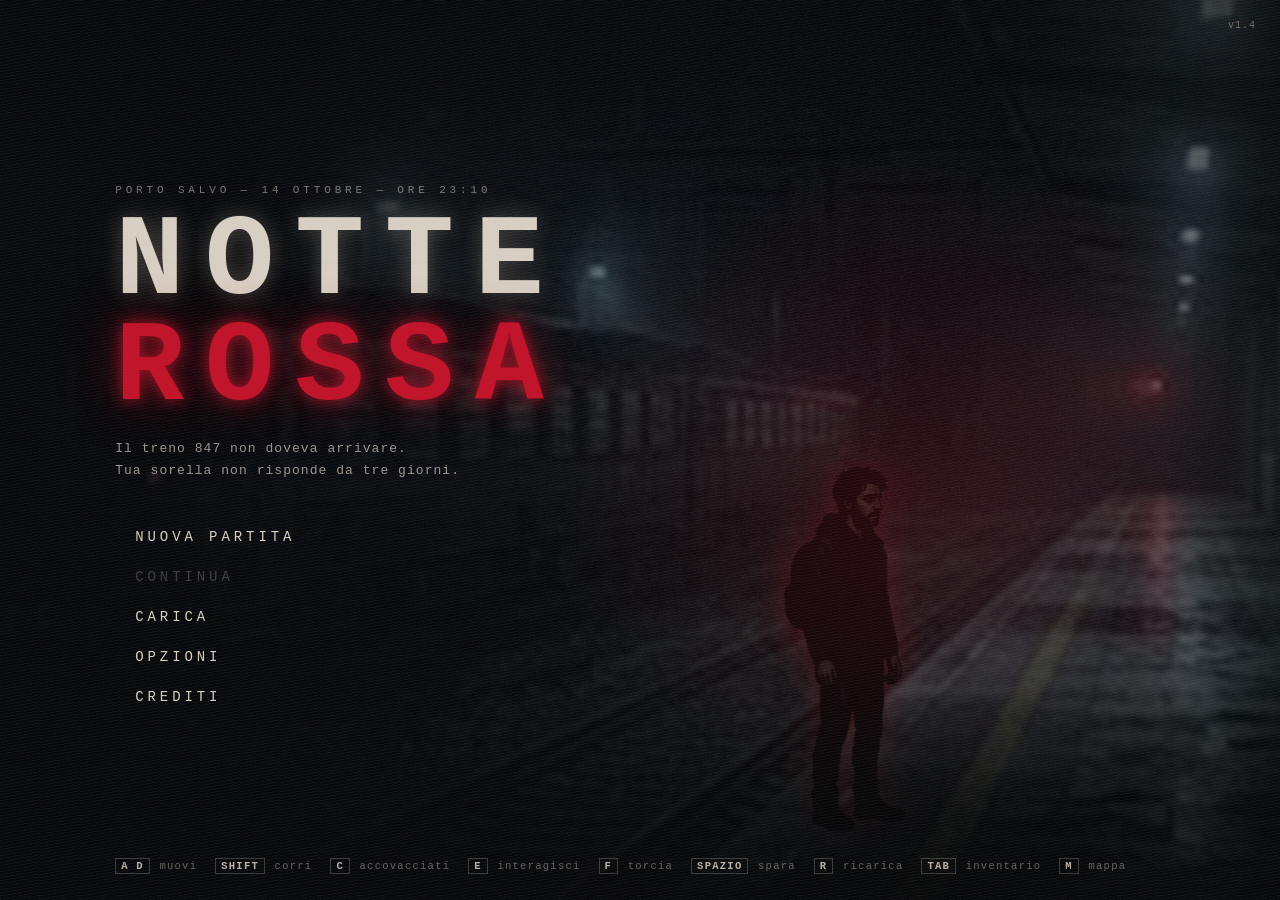
==== commit 3aa3fd64: "Primo livello senza porte finte, oggetti apribili (stati del fondale), lista sprite per ChatGPT (v1." ====
--- a/index.src.html
+++ b/index.src.html
@@ -60,7 +60,7 @@
         <span><b>TAB</b> inventario</span>
         <span><b>M</b> mappa</span>
       </div>
-      <div class="menu-version">v1.3</div>
+      <div class="menu-version">v1.4</div>
     </div>
 
     <!-- SCHERMATA CARICA -->
@@ -109,7 +109,7 @@
       <div class="credits-content">
         <h2 class="screen-title">CREDITI</h2>
         <p>NOTTE ROSSA</p>
-        <p class="dim">Survival horror 2D — v1.3</p>
+        <p class="dim">Survival horror 2D — v1.4</p>
         <p>&nbsp;</p>
         <p>Un gioco di b3pz</p>
         <p class="dim">Storia, direzione artistica e illustrazioni</p>
@@ -206,7 +206,7 @@
     <div id="pause-screen" class="screen-overlay hidden">
       <div class="pause-panel">
         <h3 class="pause-title">— PAUSA —</h3>
-        <div class="pause-version">versione 1.3</div>
+        <div class="pause-version">versione 1.4</div>
         <button class="menu-btn" id="btn-resume">RIPRENDI</button>
         <button class="menu-btn" id="btn-pause-inv">INVENTARIO</button>
         <button class="menu-btn" id="btn-pause-map">MAPPA</button>
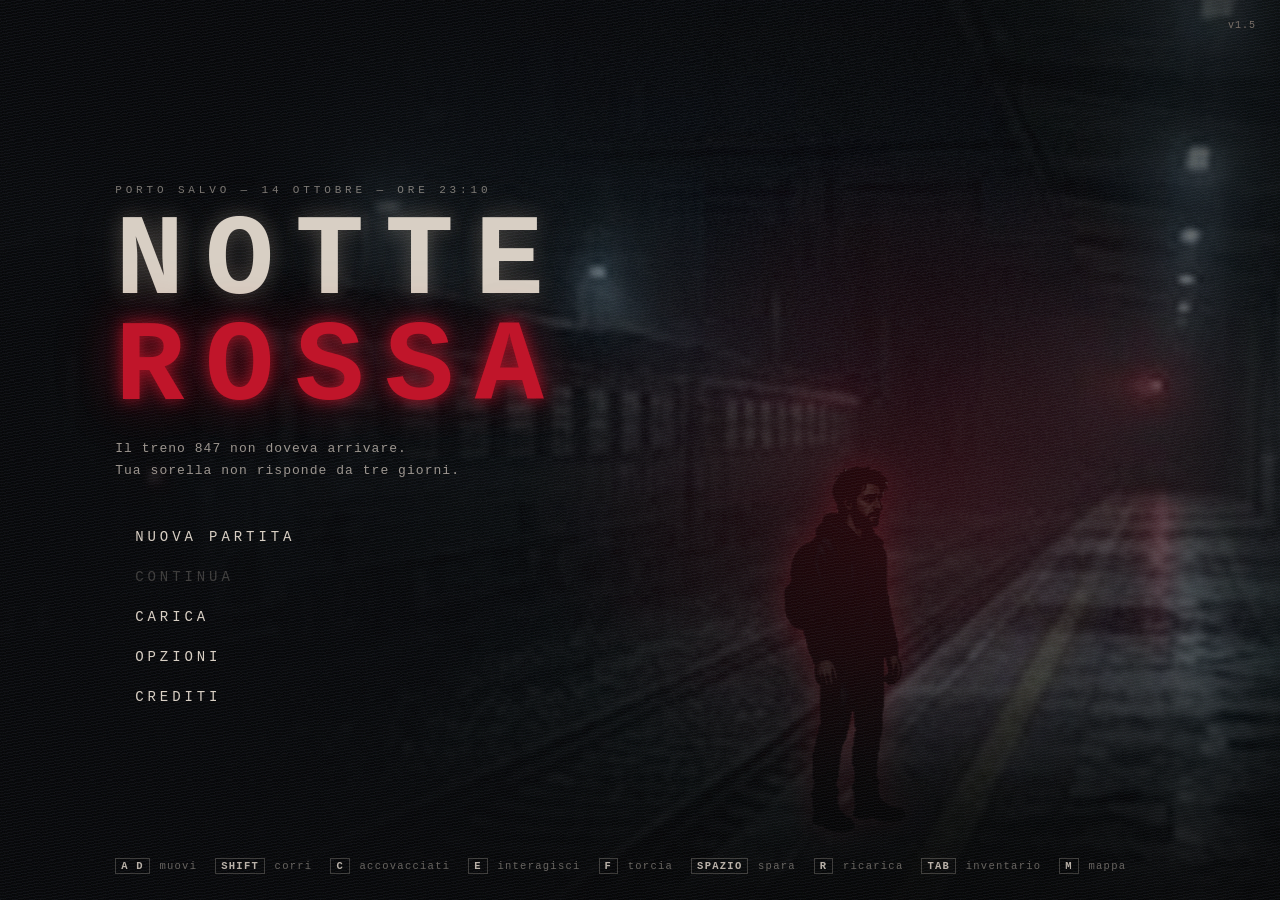
==== commit a511571d: "Vagone: si scende dalla porta di coda, coerente con il Binario 1 (v1.5) Co-Authored-By: Claude Opus " ====
--- a/index.src.html
+++ b/index.src.html
@@ -60,7 +60,7 @@
         <span><b>TAB</b> inventario</span>
         <span><b>M</b> mappa</span>
       </div>
-      <div class="menu-version">v1.4</div>
+      <div class="menu-version">v1.5</div>
     </div>
 
     <!-- SCHERMATA CARICA -->
@@ -109,7 +109,7 @@
       <div class="credits-content">
         <h2 class="screen-title">CREDITI</h2>
         <p>NOTTE ROSSA</p>
-        <p class="dim">Survival horror 2D — v1.4</p>
+        <p class="dim">Survival horror 2D — v1.5</p>
         <p>&nbsp;</p>
         <p>Un gioco di b3pz</p>
         <p class="dim">Storia, direzione artistica e illustrazioni</p>
@@ -206,7 +206,7 @@
     <div id="pause-screen" class="screen-overlay hidden">
       <div class="pause-panel">
         <h3 class="pause-title">— PAUSA —</h3>
-        <div class="pause-version">versione 1.4</div>
+        <div class="pause-version">versione 1.5</div>
         <button class="menu-btn" id="btn-resume">RIPRENDI</button>
         <button class="menu-btn" id="btn-pause-inv">INVENTARIO</button>
         <button class="menu-btn" id="btn-pause-map">MAPPA</button>
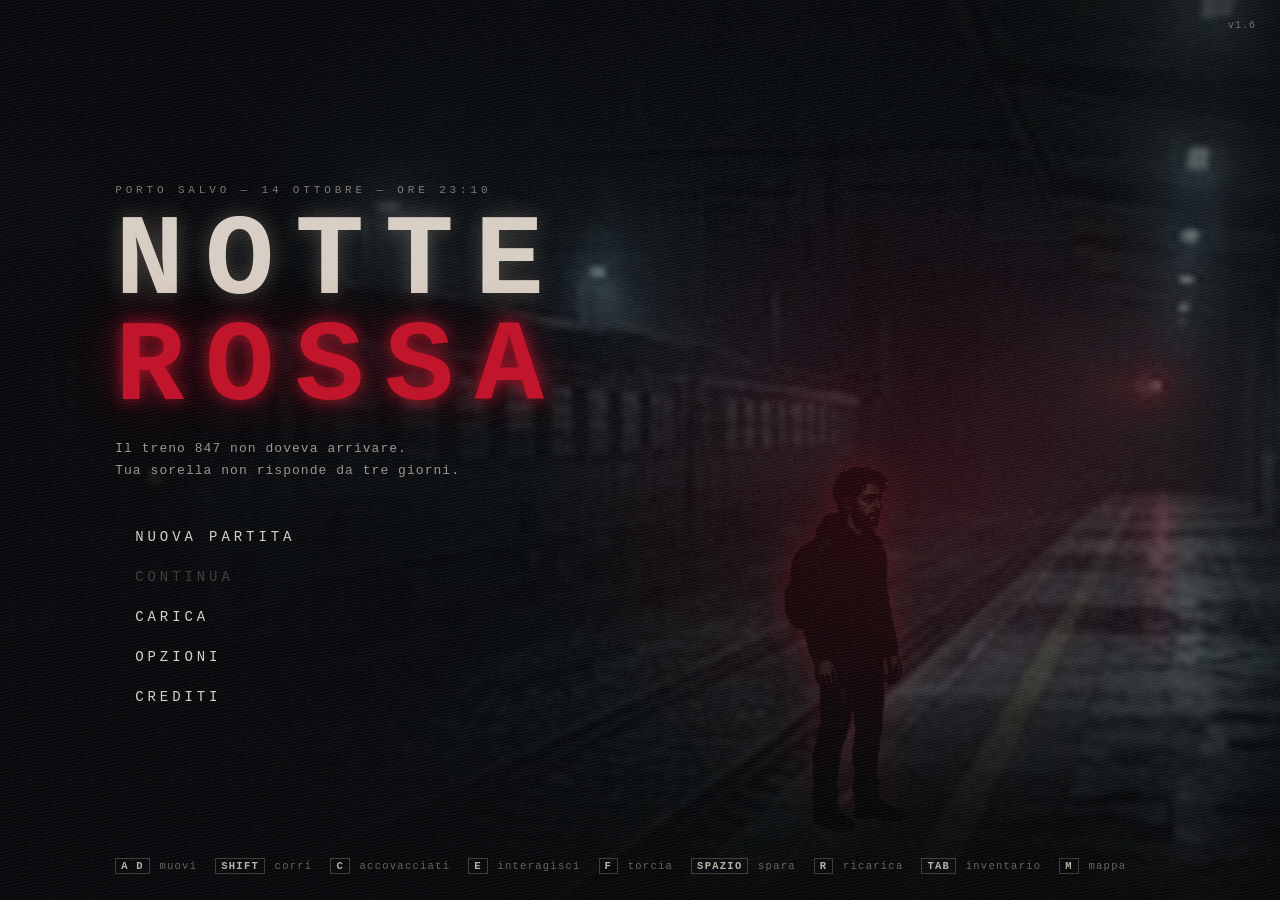
==== commit d5ad7c03: "Nuovo fondale laterale del vagone (v1.6) Co-Authored-By: Claude Opus 5.5 <noreply@anthropic.com> Cla" ====
--- a/index.src.html
+++ b/index.src.html
@@ -60,7 +60,7 @@
         <span><b>TAB</b> inventario</span>
         <span><b>M</b> mappa</span>
       </div>
-      <div class="menu-version">v1.5</div>
+      <div class="menu-version">v1.6</div>
     </div>
 
     <!-- SCHERMATA CARICA -->
@@ -109,7 +109,7 @@
       <div class="credits-content">
         <h2 class="screen-title">CREDITI</h2>
         <p>NOTTE ROSSA</p>
-        <p class="dim">Survival horror 2D — v1.5</p>
+        <p class="dim">Survival horror 2D — v1.6</p>
         <p>&nbsp;</p>
         <p>Un gioco di b3pz</p>
         <p class="dim">Storia, direzione artistica e illustrazioni</p>
@@ -206,7 +206,7 @@
     <div id="pause-screen" class="screen-overlay hidden">
       <div class="pause-panel">
         <h3 class="pause-title">— PAUSA —</h3>
-        <div class="pause-version">versione 1.5</div>
+        <div class="pause-version">versione 1.6</div>
         <button class="menu-btn" id="btn-resume">RIPRENDI</button>
         <button class="menu-btn" id="btn-pause-inv">INVENTARIO</button>
         <button class="menu-btn" id="btn-pause-map">MAPPA</button>
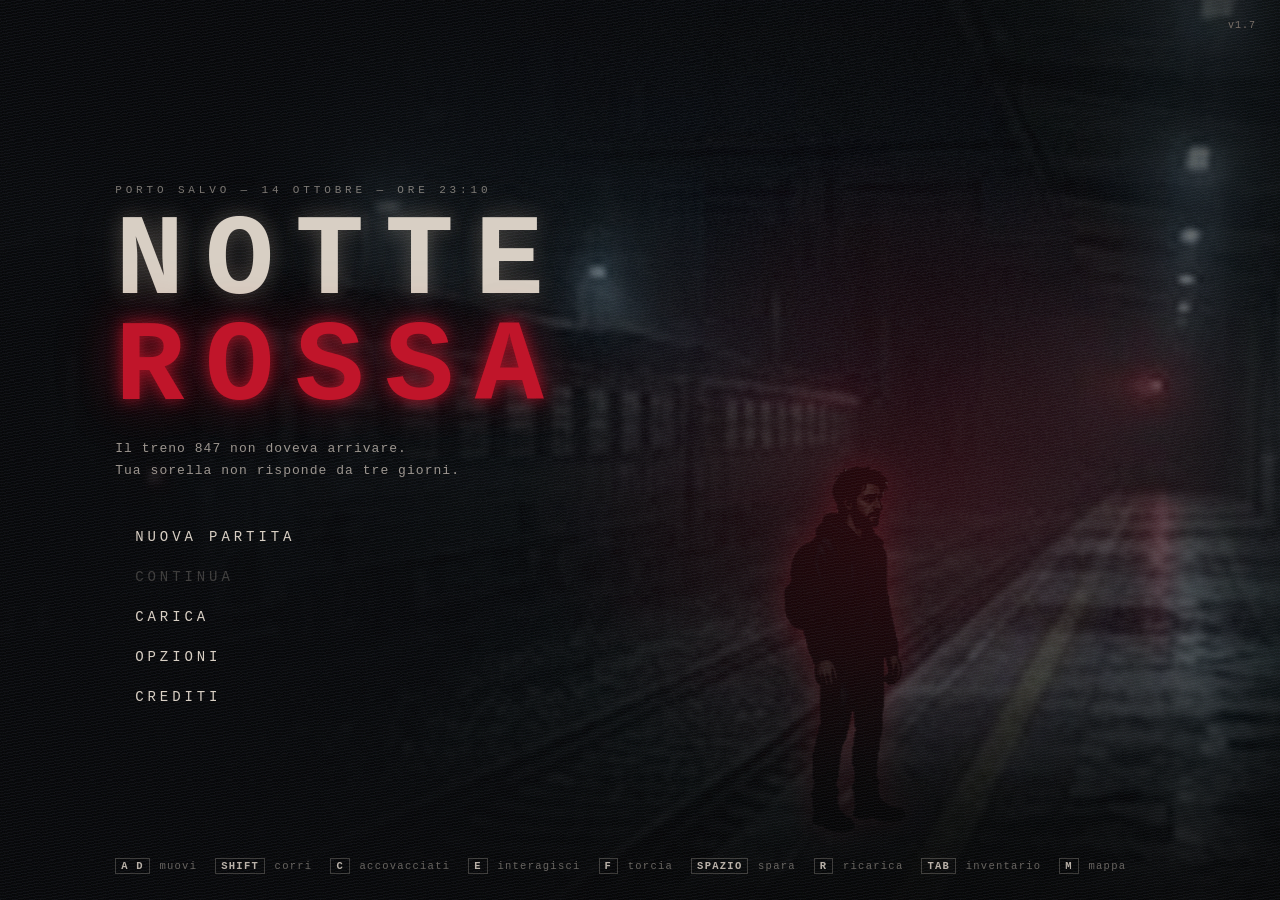
==== commit bb860cd7: "Nuovo fondale laterale del laboratorio biologico: tutti i fondali sono nuovi (v1.7) Co-Authored-By: " ====
--- a/index.src.html
+++ b/index.src.html
@@ -60,7 +60,7 @@
         <span><b>TAB</b> inventario</span>
         <span><b>M</b> mappa</span>
       </div>
-      <div class="menu-version">v1.6</div>
+      <div class="menu-version">v1.7</div>
     </div>
 
     <!-- SCHERMATA CARICA -->
@@ -109,7 +109,7 @@
       <div class="credits-content">
         <h2 class="screen-title">CREDITI</h2>
         <p>NOTTE ROSSA</p>
-        <p class="dim">Survival horror 2D — v1.6</p>
+        <p class="dim">Survival horror 2D — v1.7</p>
         <p>&nbsp;</p>
         <p>Un gioco di b3pz</p>
         <p class="dim">Storia, direzione artistica e illustrazioni</p>
@@ -206,7 +206,7 @@
     <div id="pause-screen" class="screen-overlay hidden">
       <div class="pause-panel">
         <h3 class="pause-title">— PAUSA —</h3>
-        <div class="pause-version">versione 1.6</div>
+        <div class="pause-version">versione 1.7</div>
         <button class="menu-btn" id="btn-resume">RIPRENDI</button>
         <button class="menu-btn" id="btn-pause-inv">INVENTARIO</button>
         <button class="menu-btn" id="btn-pause-map">MAPPA</button>
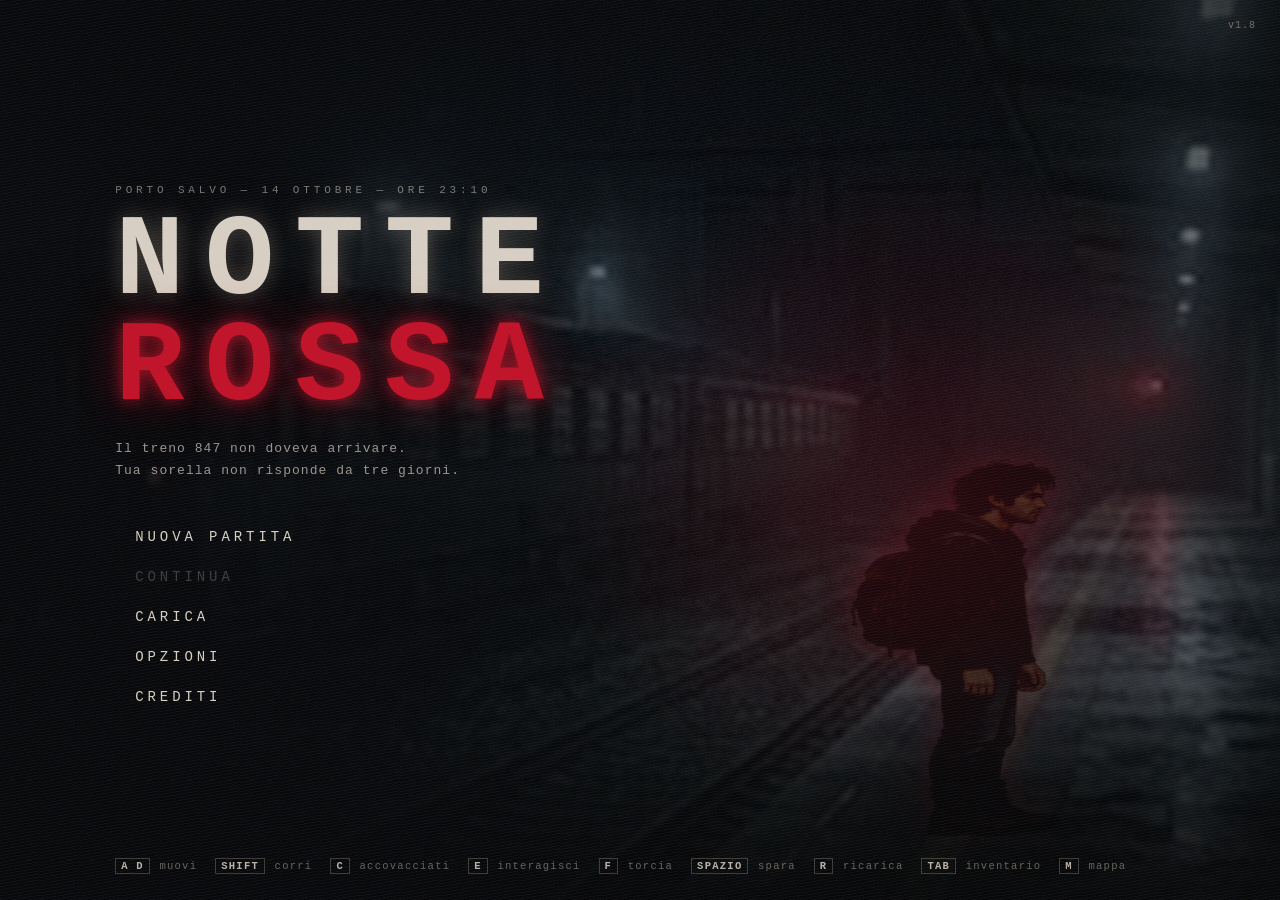
==== commit 4c9bb5dc: "Audio pronto per i file veri, report del controllo e pacchetto reference per i prompt (v1.8) - audio" ====
--- a/index.src.html
+++ b/index.src.html
@@ -25,7 +25,7 @@
     <!-- SFONDO DEL MENU (resta dietro alle schermate di menu) -->
     <div id="main-menu-bg">
       <div class="mm-photo"></div>
-      <img class="mm-figure" src="assets/sprites/cut/player_idle.png" alt="">
+      <img class="mm-figure" src="assets/ui/menu_figure.png" alt="">
       <div class="mm-redlight"></div>
       <div class="mm-shade"></div>
       <div class="rain-overlay"></div>
@@ -60,7 +60,7 @@
         <span><b>TAB</b> inventario</span>
         <span><b>M</b> mappa</span>
       </div>
-      <div class="menu-version">v1.7</div>
+      <div class="menu-version">v1.8</div>
     </div>
 
     <!-- SCHERMATA CARICA -->
@@ -109,7 +109,7 @@
       <div class="credits-content">
         <h2 class="screen-title">CREDITI</h2>
         <p>NOTTE ROSSA</p>
-        <p class="dim">Survival horror 2D — v1.7</p>
+        <p class="dim">Survival horror 2D — v1.8</p>
         <p>&nbsp;</p>
         <p>Un gioco di b3pz</p>
         <p class="dim">Storia, direzione artistica e illustrazioni</p>
@@ -206,7 +206,7 @@
     <div id="pause-screen" class="screen-overlay hidden">
       <div class="pause-panel">
         <h3 class="pause-title">— PAUSA —</h3>
-        <div class="pause-version">versione 1.7</div>
+        <div class="pause-version">versione 1.8</div>
         <button class="menu-btn" id="btn-resume">RIPRENDI</button>
         <button class="menu-btn" id="btn-pause-inv">INVENTARIO</button>
         <button class="menu-btn" id="btn-pause-map">MAPPA</button>
